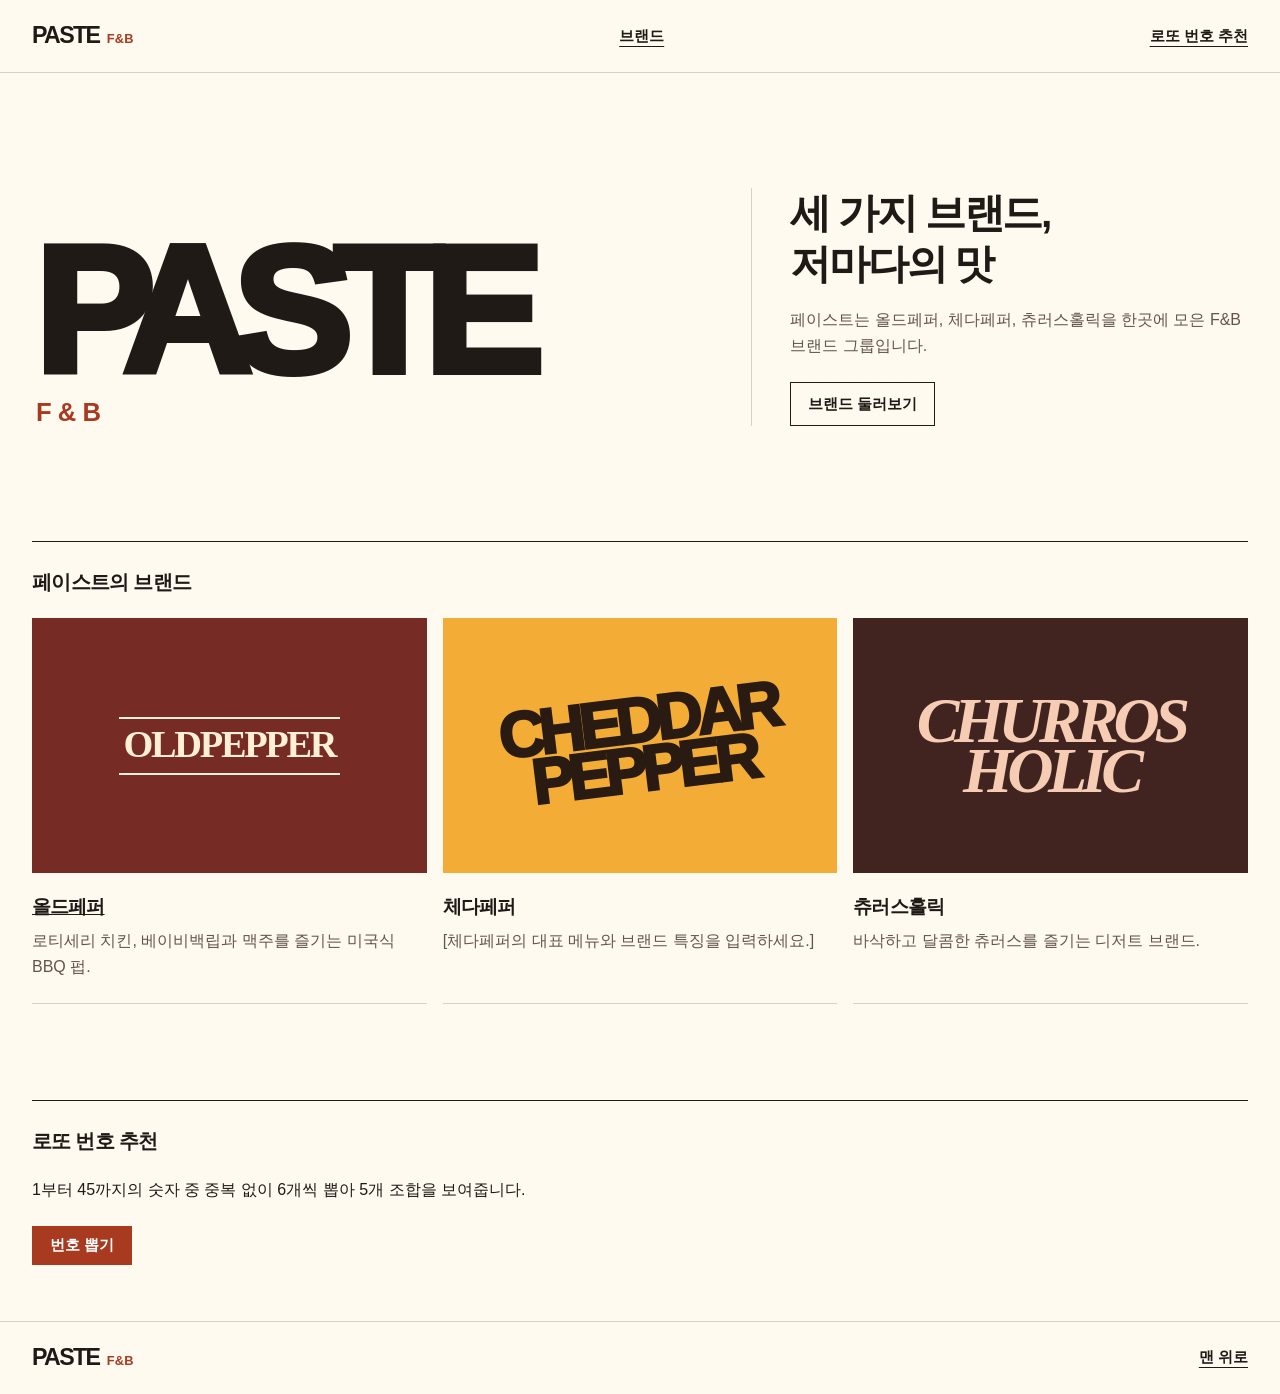
==== index.html @ d17c385f "Add files via upload" ====
<!doctype html>
<html lang="ko">
<head>
  <meta charset="utf-8">
  <meta name="viewport" content="width=device-width, initial-scale=1">
  <meta name="description" content="페이스트 F&amp;B와 올드페퍼, 체다페퍼, 츄러스홀릭을 소개합니다.">
  <title>PASTE F&amp;B | 페이스트</title>
  <style>
    :root {
      color-scheme: light;
      --paper: #fffaf0;
      --ink: #201a17;
      --muted: #62554d;
      --line: #d9cfc2;
      --orange: #a83a20;
      --display: "Arial Black", "Helvetica Neue", Arial, sans-serif;
      --body: Pretendard, "Apple SD Gothic Neo", "Malgun Gothic", sans-serif;
    }
    *, *::before, *::after { box-sizing: border-box; }
    html { scroll-behavior: smooth; }
    body { margin: 0; background: var(--paper); color: var(--ink); font: 1rem/1.65 var(--body); word-break: keep-all; }
    a { color: inherit; }
    a:focus-visible { outline: 2px solid var(--orange); outline-offset: 5px; }
    .skip-link { position: absolute; z-index: 1; top: .75rem; left: .75rem; padding: .5rem 1rem; background: var(--paper); }
    .skip-link:not(:focus) { clip-path: inset(50%); }
    h1, h2, h3, p { margin: 0; }
    .wrap { width: min(100% - 3rem, 76rem); margin-inline: auto; }
    .header { border-bottom: 1px solid var(--line); }
    .nav { min-height: 4.5rem; display: flex; align-items: center; justify-content: space-between; gap: 1rem; }
    .logo { text-decoration: none; display: inline-flex; align-items: baseline; gap: .45rem; font: 900 1.45rem/1 var(--display); letter-spacing: -.07em; }
    .logo span { color: var(--orange); font-size: .8rem; letter-spacing: .02em; }
    .nav-link { font-size: .9375rem; font-weight: 700; text-underline-offset: .32em; }
    .nav-link:hover { color: var(--orange); }

    .hero { display: grid; grid-template-columns: 1.35fr 1fr; gap: 3rem; align-items: end; padding-block: clamp(4rem, 9vw, 8.25rem); }
    .hero h1 { width: fit-content; font: 950 clamp(5rem, 14vw, 13rem)/.8 var(--display); letter-spacing: -.105em; }
    .hero h1 span { display: block; margin: .95rem 0 0 .25rem; color: var(--orange); font: 800 clamp(1rem, 2.5vw, 1.6rem)/1 var(--display); letter-spacing: .24em; }
    .hero-copy { border-left: 1px solid var(--line); padding-left: clamp(1.25rem, 3vw, 2.5rem); }
    .hero-copy h2 { font-size: clamp(1.55rem, 3.2vw, 2.65rem); line-height: 1.25; letter-spacing: -.055em; }
    .hero-copy p { margin-top: 1rem; color: var(--muted); }
    .button { display: inline-block; margin-top: 1.4rem; padding: .55rem 1.05rem; border: 1px solid var(--ink); text-decoration: none; font-size: .9375rem; font-weight: 700; }
    .button:hover { background: var(--ink); color: var(--paper); }

    .brands { padding-block: 1.5rem clamp(3.5rem, 8vw, 6rem); border-top: 1px solid var(--ink); }
    .section-title { margin-bottom: 1.2rem; font-size: 1.25rem; letter-spacing: -.035em; }
    .brand-grid { display: grid; grid-template-columns: repeat(3, minmax(0, 1fr)); gap: 1rem; }
    .brand { border-bottom: 1px solid var(--line); }
    .brand-art { min-height: 13.5rem; aspect-ratio: 1.55; display: grid; place-items: center; padding: 1rem; text-align: center; }
    .brand-art span { display: inline-block; }
    .oldpepper { color: #fff0d5; background: #762b25; }
    .oldpepper span { border-block: 2px solid currentColor; padding: .12em .12em .19em; font: 800 clamp(1.6rem, 3vw, 2.55rem)/1.1 Georgia, serif; letter-spacing: -.06em; }
    .cheddarpepper { color: #291b11; background: #f3ad36; }
    .cheddarpepper span { transform: rotate(-7deg); font: 950 clamp(2.25rem, 5vw, 4.1rem)/.77 var(--display); letter-spacing: -.09em; }
    .churrosholic { color: #f6cdb4; background: #41241f; }
    .churrosholic span { font: italic 700 clamp(2.35rem, 5vw, 4.3rem)/.77 Georgia, serif; letter-spacing: -.085em; }
    .brand-copy { padding: 1.15rem 0 1.4rem; }
    .brand-copy h3 { font-size: 1.2rem; letter-spacing: -.045em; }
    .brand-copy p { margin-top: .3rem; color: var(--muted); }
    .lotto { padding-block: 1.5rem 3.5rem; border-top: 1px solid var(--ink); }
    .lotto button { background: var(--orange); color: white; border-color: var(--orange); font-family: inherit; cursor: pointer; }
    .lotto button:focus-visible { outline: 2px solid var(--orange); outline-offset: 4px; }
    .lotto output { display: grid; gap: .75rem; }
    .lotto-row { display: flex; flex-wrap: wrap; gap: .5rem; }
    .lotto output:not(:empty) { margin-top: 1.25rem; }
    .lotto-number { display: grid; place-items: center; width: 2.75rem; height: 2.75rem; border-radius: 50%; background: #762b25; color: white; font-weight: 800; }
    .footer { border-top: 1px solid var(--line); }
    .footer .wrap { min-height: 4.5rem; display: flex; align-items: center; justify-content: space-between; gap: 1rem; }
    @media (max-width: 50rem) {
      .hero { grid-template-columns: 1fr; gap: 2.25rem; }
      .hero-copy { border-left: 0; padding-left: 0; }
      .brand-grid { grid-template-columns: 1fr; gap: 1.5rem; }
      .brand-art { aspect-ratio: auto; }
    }
    @media (max-width: 25rem) {
      .wrap { width: calc(100% - 2rem); }
      .hero h1 { font-size: clamp(4rem, 21vw, 5rem); }
    }
    @media (prefers-reduced-motion: reduce) {
      html { scroll-behavior: auto; }
    }
  </style>
</head>
<body id="top">
  <a class="skip-link" href="#main">본문 바로가기</a>
  <header class="header">
    <nav class="nav wrap" aria-label="주 메뉴">
      <a class="logo" href="#top" aria-label="페이스트 F앤B, 맨 위로">PASTE <span>F&amp;B</span></a>
      <a class="nav-link" href="#brands">브랜드</a>
      <a class="nav-link" href="#lotto">로또 번호 추천</a>
    </nav>
  </header>
  <main class="wrap" id="main" tabindex="-1">
    <section class="hero" aria-labelledby="paste-title">
      <h1 id="paste-title">PASTE <span>F&amp;B</span></h1>
      <div class="hero-copy">
        <h2>세 가지 브랜드,<br>저마다의 맛</h2>
        <p>페이스트는 올드페퍼, 체다페퍼, 츄러스홀릭을 한곳에 모은 F&amp;B 브랜드 그룹입니다.</p>
        <a class="button" href="#brands">브랜드 둘러보기</a>
      </div>
    </section>
    <section class="brands" id="brands" aria-labelledby="brands-title">
      <h2 class="section-title" id="brands-title">페이스트의 브랜드</h2>
      <div class="brand-grid">
        <article class="brand">
          <div class="brand-art oldpepper" aria-hidden="true"><span>OLDPEPPER</span></div>
          <div class="brand-copy">
            <h3><a href="oldpepper/index.html">올드페퍼</a></h3>
            <p>로티세리 치킨, 베이비백립과 맥주를 즐기는 미국식 BBQ 펍.</p>
          </div>
        </article>
        <article class="brand">
          <div class="brand-art cheddarpepper" aria-hidden="true"><span>CHEDDAR<br>PEPPER</span></div>
          <div class="brand-copy">
            <h3>체다페퍼</h3>
            <p>[체다페퍼의 대표 메뉴와 브랜드 특징을 입력하세요.]</p>
          </div>
        </article>
        <article class="brand">
          <div class="brand-art churrosholic" aria-hidden="true"><span>CHURROS<br>HOLIC</span></div>
          <div class="brand-copy">
            <h3>츄러스홀릭</h3>
            <p>바삭하고 달콤한 츄러스를 즐기는 디저트 브랜드.</p>
          </div>
        </article>
      </div>
    </section>
    <section class="lotto" id="lotto" aria-labelledby="lotto-title">
      <h2 class="section-title" id="lotto-title">로또 번호 추천</h2>
      <p>1부터 45까지의 숫자 중 중복 없이 6개씩 뽑아 5개 조합을 보여줍니다.</p>
      <button class="button" id="lotto-draw" type="button">번호 뽑기</button>
      <output id="lotto-result" aria-label="추천 번호" aria-atomic="true"></output>
    </section>
  </main>
  <footer class="footer">
    <div class="wrap">
      <a class="logo" href="#top" aria-label="페이스트 F앤B, 맨 위로">PASTE <span>F&amp;B</span></a>
      <a class="nav-link" href="#top">맨 위로</a>
    </div>
  </footer>
  <script>
    const lottoButton = document.getElementById('lotto-draw');
    const lottoResult = document.getElementById('lotto-result');

    function makeLottoRow() {
      const pool = Array.from({ length: 45 }, (_, index) => index + 1);
      const numbers = Array.from({ length: 6 }, () => {
        const index = Math.floor(Math.random() * pool.length);
        return pool.splice(index, 1)[0];
      });

      const balls = numbers.sort((first, second) => first - second).map(number => {
        const ball = document.createElement('span');
        ball.className = 'lotto-number';
        ball.textContent = number;
        return ball;
      });

      const row = document.createElement('span');
      row.className = 'lotto-row';
      row.append(...balls);
      return row;
    }

    lottoButton.addEventListener('click', () => {
      const rows = Array.from({ length: 5 }, makeLottoRow);
      lottoResult.replaceChildren(...rows);
    });
  </script>
</body>
</html>
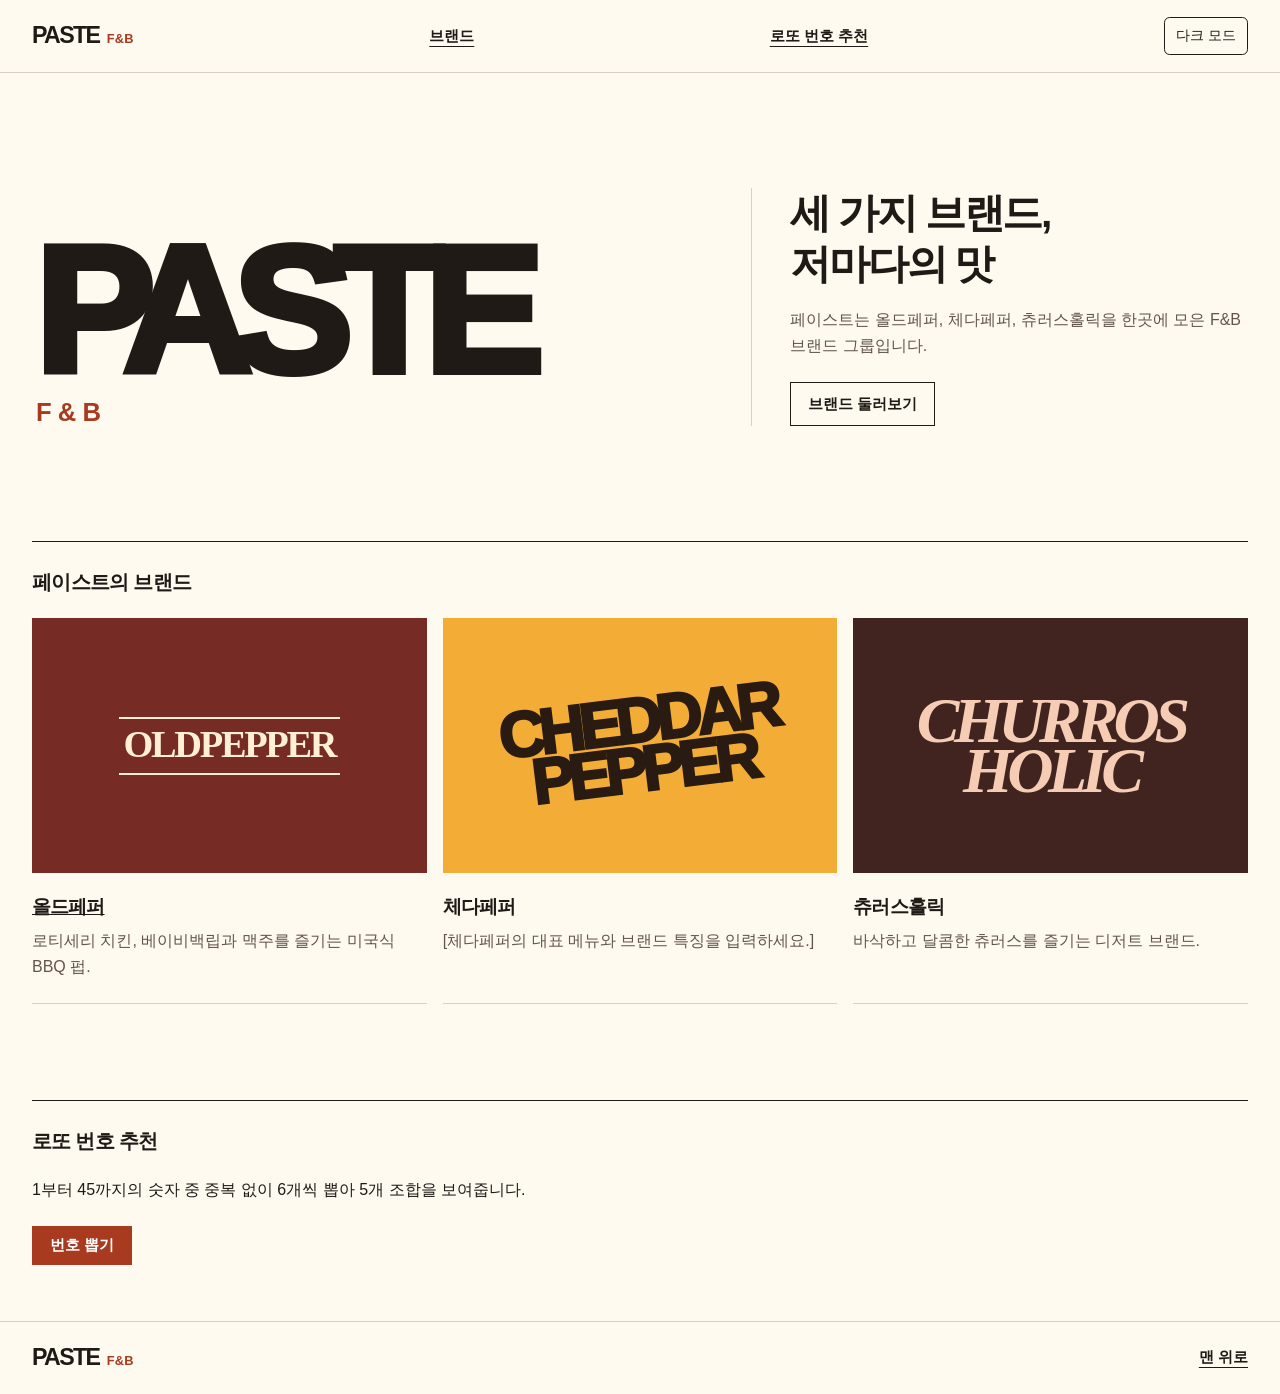
==== commit baa7a78f: "Add theme switch to PASTE F&B" ====
--- a/index.html
+++ b/index.html
@@ -5,6 +5,7 @@
   <meta name="viewport" content="width=device-width, initial-scale=1">
   <meta name="description" content="페이스트 F&amp;B와 올드페퍼, 체다페퍼, 츄러스홀릭을 소개합니다.">
   <title>PASTE F&amp;B | 페이스트</title>
+  <script src="theme.js"></script>
   <style>
     :root {
       color-scheme: light;
@@ -13,8 +14,18 @@
       --muted: #62554d;
       --line: #d9cfc2;
       --orange: #a83a20;
+      --button-ink: #fff;
       --display: "Arial Black", "Helvetica Neue", Arial, sans-serif;
       --body: Pretendard, "Apple SD Gothic Neo", "Malgun Gothic", sans-serif;
+    }
+    :root[data-theme="dark"] {
+      color-scheme: dark;
+      --paper: #201a17;
+      --ink: #fff4e8;
+      --muted: #d6c4b7;
+      --line: #806a5f;
+      --orange: #ff9e80;
+      --button-ink: #201a17;
     }
     *, *::before, *::after { box-sizing: border-box; }
     html { scroll-behavior: smooth; }
@@ -26,7 +37,7 @@
     h1, h2, h3, p { margin: 0; }
     .wrap { width: min(100% - 3rem, 76rem); margin-inline: auto; }
     .header { border-bottom: 1px solid var(--line); }
-    .nav { min-height: 4.5rem; display: flex; align-items: center; justify-content: space-between; gap: 1rem; }
+    .nav { min-height: 4.5rem; display: flex; flex-wrap: wrap; align-items: center; justify-content: space-between; gap: .5rem 1rem; padding-block: .5rem; }
     .logo { text-decoration: none; display: inline-flex; align-items: baseline; gap: .45rem; font: 900 1.45rem/1 var(--display); letter-spacing: -.07em; }
     .logo span { color: var(--orange); font-size: .8rem; letter-spacing: .02em; }
     .nav-link { font-size: .9375rem; font-weight: 700; text-underline-offset: .32em; }
@@ -57,7 +68,9 @@
     .brand-copy h3 { font-size: 1.2rem; letter-spacing: -.045em; }
     .brand-copy p { margin-top: .3rem; color: var(--muted); }
     .lotto { padding-block: 1.5rem 3.5rem; border-top: 1px solid var(--ink); }
-    .lotto button { background: var(--orange); color: white; border-color: var(--orange); font-family: inherit; cursor: pointer; }
+    .lotto button { background: var(--orange); color: var(--button-ink); border-color: var(--orange); font-family: inherit; cursor: pointer; }
+    .theme-toggle { border: 1px solid currentColor; border-radius: .35rem; padding: .4rem .7rem; background: transparent; color: var(--ink); font: inherit; font-size: .875rem; cursor: pointer; }
+    .theme-toggle:focus-visible { outline: 2px solid var(--orange); outline-offset: 4px; }
     .lotto button:focus-visible { outline: 2px solid var(--orange); outline-offset: 4px; }
     .lotto output { display: grid; gap: .75rem; }
     .lotto-row { display: flex; flex-wrap: wrap; gap: .5rem; }
@@ -87,6 +100,7 @@
       <a class="logo" href="#top" aria-label="페이스트 F앤B, 맨 위로">PASTE <span>F&amp;B</span></a>
       <a class="nav-link" href="#brands">브랜드</a>
       <a class="nav-link" href="#lotto">로또 번호 추천</a>
+      <button class="theme-toggle" type="button" data-theme-toggle aria-pressed="false" hidden>다크 모드</button>
     </nav>
   </header>
   <main class="wrap" id="main" tabindex="-1">
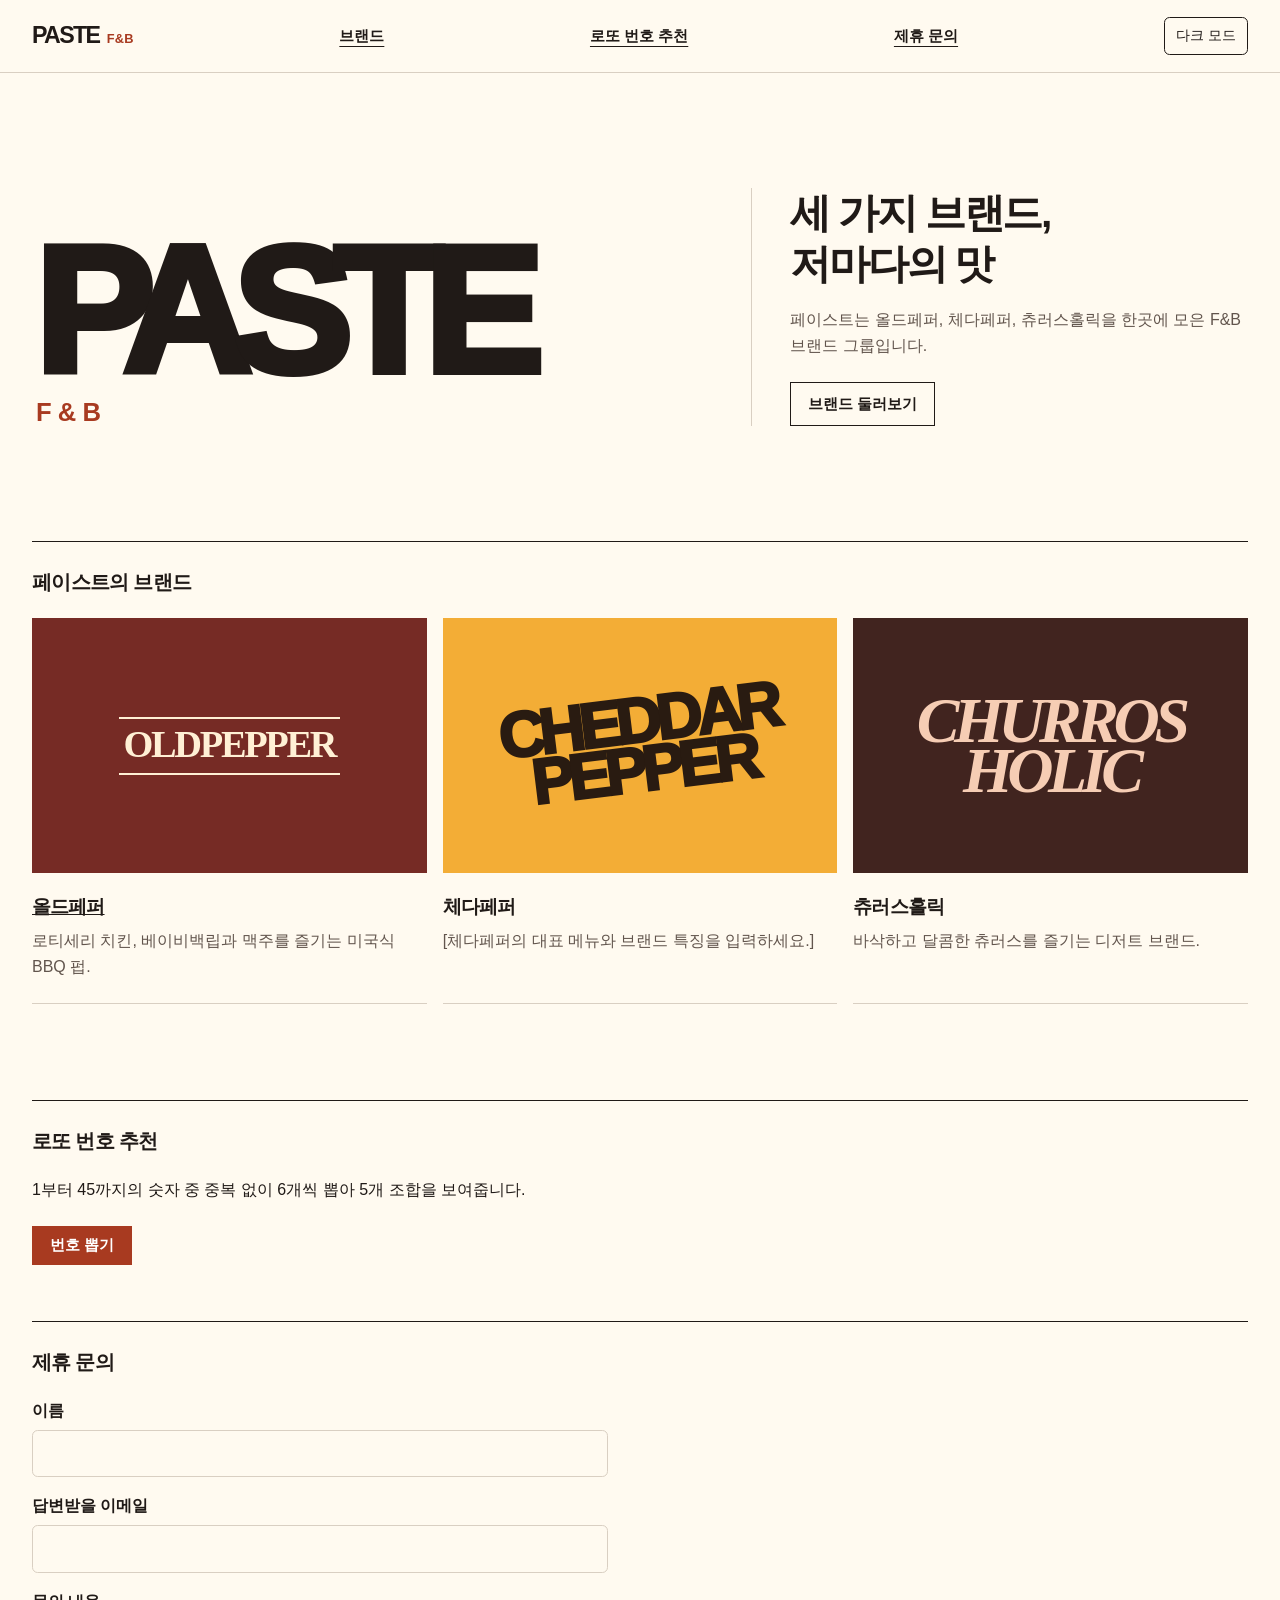
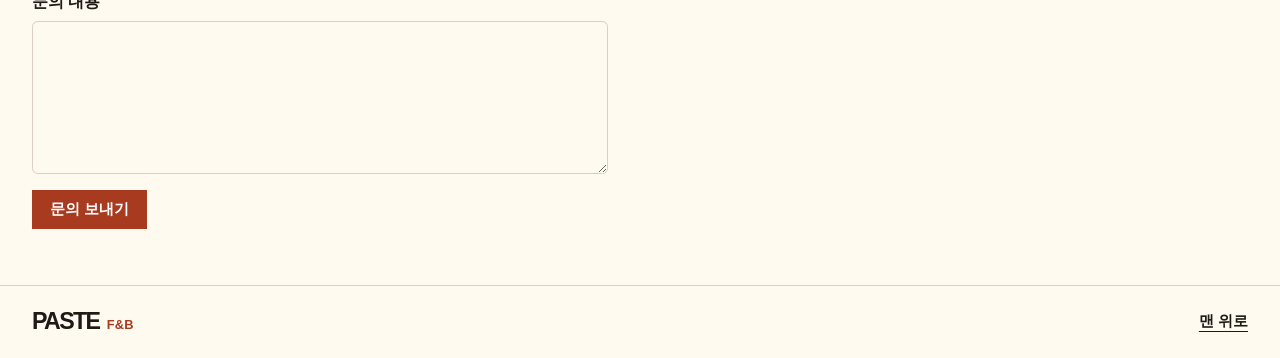
==== commit 0a671815: "Add Formspree partnership inquiry form" ====
--- a/index.html
+++ b/index.html
@@ -76,6 +76,22 @@
     .lotto-row { display: flex; flex-wrap: wrap; gap: .5rem; }
     .lotto output:not(:empty) { margin-top: 1.25rem; }
     .lotto-number { display: grid; place-items: center; width: 2.75rem; height: 2.75rem; border-radius: 50%; background: #762b25; color: white; font-weight: 800; }
+    .partnership { padding-block: 1.5rem 3.5rem; border-top: 1px solid var(--ink); }
+    .partnership-form { display: grid; gap: 1rem; max-width: 36rem; }
+    .partnership-field { display: grid; gap: .35rem; font-weight: 700; }
+    .partnership-field :is(input, textarea) {
+      width: 100%;
+      padding: .6rem .75rem;
+      border: 1px solid var(--line);
+      border-radius: .35rem;
+      background: var(--paper);
+      color: var(--ink);
+      font: inherit;
+      font-weight: 400;
+    }
+    .partnership-field textarea { resize: vertical; }
+    .partnership-form :focus-visible { outline: 2px solid var(--orange); outline-offset: 3px; }
+    .partnership-form .button { justify-self: start; margin-top: 0; background: var(--orange); color: var(--button-ink); border-color: var(--orange); font-family: inherit; cursor: pointer; }
     .footer { border-top: 1px solid var(--line); }
     .footer .wrap { min-height: 4.5rem; display: flex; align-items: center; justify-content: space-between; gap: 1rem; }
     @media (max-width: 50rem) {
@@ -100,6 +116,7 @@
       <a class="logo" href="#top" aria-label="페이스트 F앤B, 맨 위로">PASTE <span>F&amp;B</span></a>
       <a class="nav-link" href="#brands">브랜드</a>
       <a class="nav-link" href="#lotto">로또 번호 추천</a>
+      <a class="nav-link" href="#partnership">제휴 문의</a>
       <button class="theme-toggle" type="button" data-theme-toggle aria-pressed="false" hidden>다크 모드</button>
     </nav>
   </header>
@@ -144,6 +161,24 @@
       <button class="button" id="lotto-draw" type="button">번호 뽑기</button>
       <output id="lotto-result" aria-label="추천 번호" aria-atomic="true"></output>
     </section>
+    <section class="partnership" id="partnership" aria-labelledby="partnership-title">
+      <h2 class="section-title" id="partnership-title">제휴 문의</h2>
+      <form class="partnership-form" action="https://formspree.io/f/mrpqdzrd" method="post">
+        <label class="partnership-field">
+          이름
+          <input type="text" name="name" autocomplete="name" maxlength="100" required>
+        </label>
+        <label class="partnership-field">
+          답변받을 이메일
+          <input type="email" name="email" autocomplete="email" maxlength="254" required>
+        </label>
+        <label class="partnership-field">
+          문의 내용
+          <textarea name="message" rows="5" maxlength="4000" required></textarea>
+        </label>
+        <button class="button" type="submit">문의 보내기</button>
+      </form>
+    </section>
   </main>
   <footer class="footer">
     <div class="wrap">
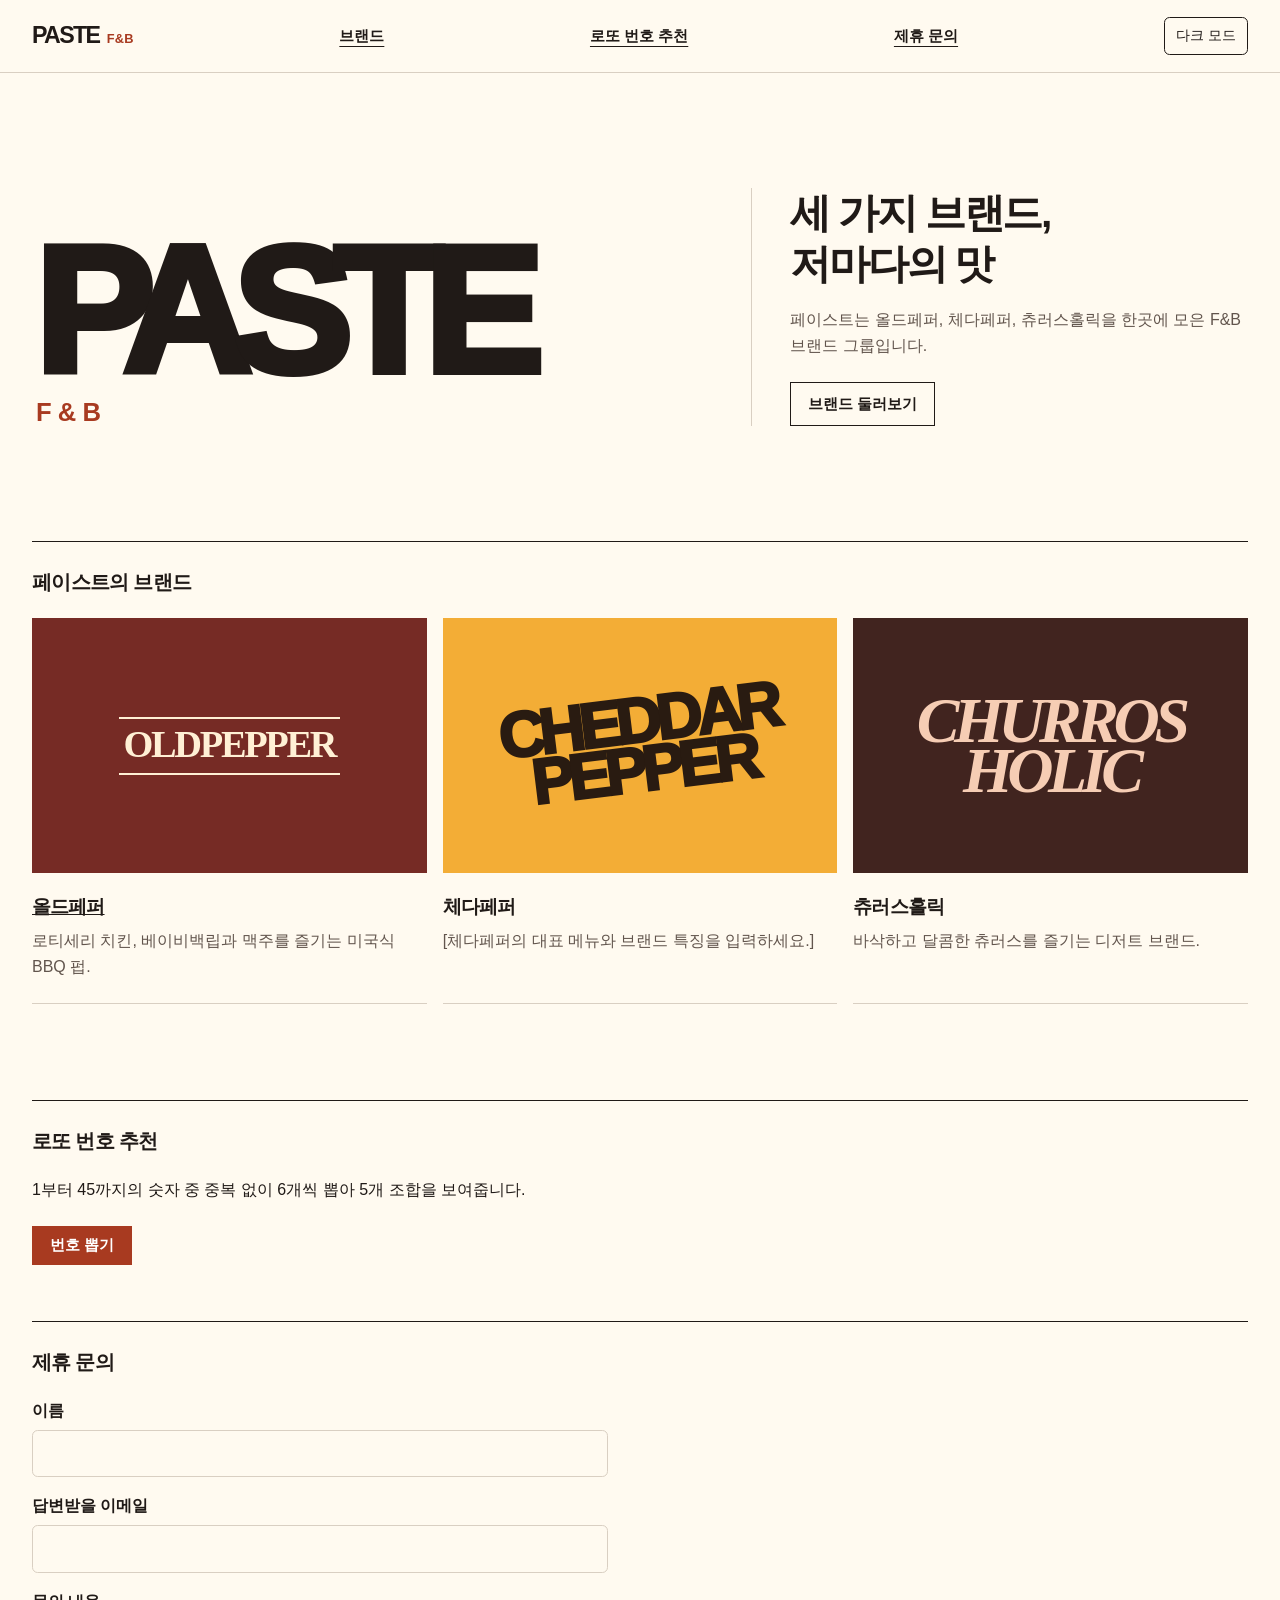
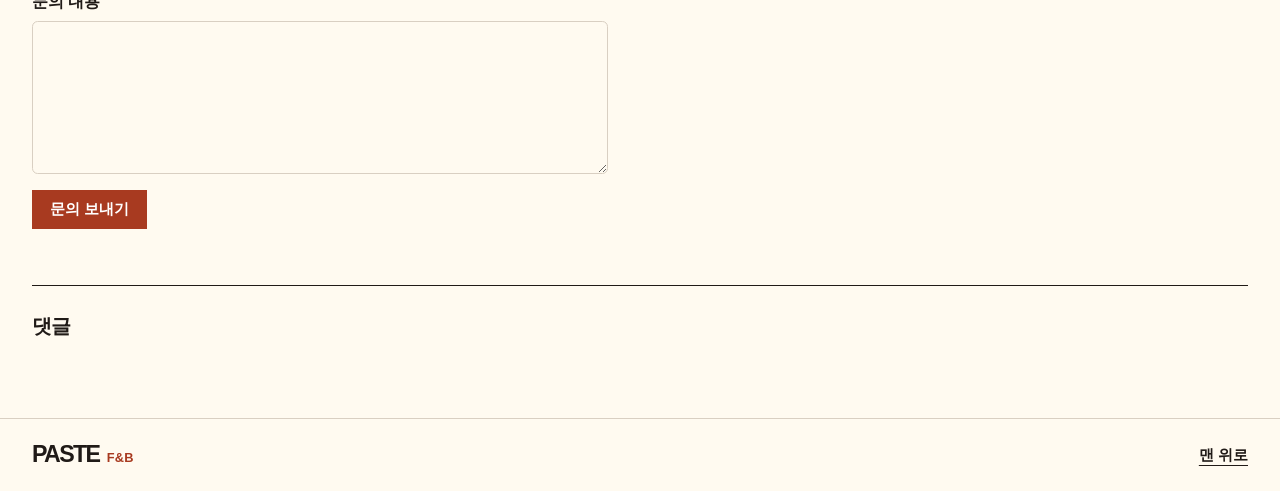
==== commit f6ad1921: "Add Disqus comments to homepage" ====
--- a/index.html
+++ b/index.html
@@ -92,6 +92,8 @@
     .partnership-field textarea { resize: vertical; }
     .partnership-form :focus-visible { outline: 2px solid var(--orange); outline-offset: 3px; }
     .partnership-form .button { justify-self: start; margin-top: 0; background: var(--orange); color: var(--button-ink); border-color: var(--orange); font-family: inherit; cursor: pointer; }
+    .comments { padding-block: 1.5rem 3.5rem; border-top: 1px solid var(--ink); }
+    .comments noscript { color: var(--muted); }
     .footer { border-top: 1px solid var(--line); }
     .footer .wrap { min-height: 4.5rem; display: flex; align-items: center; justify-content: space-between; gap: 1rem; }
     @media (max-width: 50rem) {
@@ -179,6 +181,11 @@
         <button class="button" type="submit">문의 보내기</button>
       </form>
     </section>
+    <section class="comments" aria-labelledby="comments-title">
+      <h2 class="section-title" id="comments-title">댓글</h2>
+      <div id="disqus_thread"></div>
+      <noscript>댓글을 보려면 자바스크립트를 켜 주세요. <a href="https://disqus.com/?ref_noscript">Disqus</a></noscript>
+    </section>
   </main>
   <footer class="footer">
     <div class="wrap">
@@ -215,5 +222,16 @@
       lottoResult.replaceChildren(...rows);
     });
   </script>
+  <script>
+    window.disqus_config = function () {
+      this.page.url = 'https://tasoozzang12-oss.github.io/project/';
+      this.page.identifier = 'paste-fnb-home';
+    };
+
+    const disqusScript = document.createElement('script');
+    disqusScript.src = 'https://paste-3.disqus.com/embed.js';
+    disqusScript.setAttribute('data-timestamp', Date.now());
+    document.head.appendChild(disqusScript);
+  </script>
 </body>
 </html>
